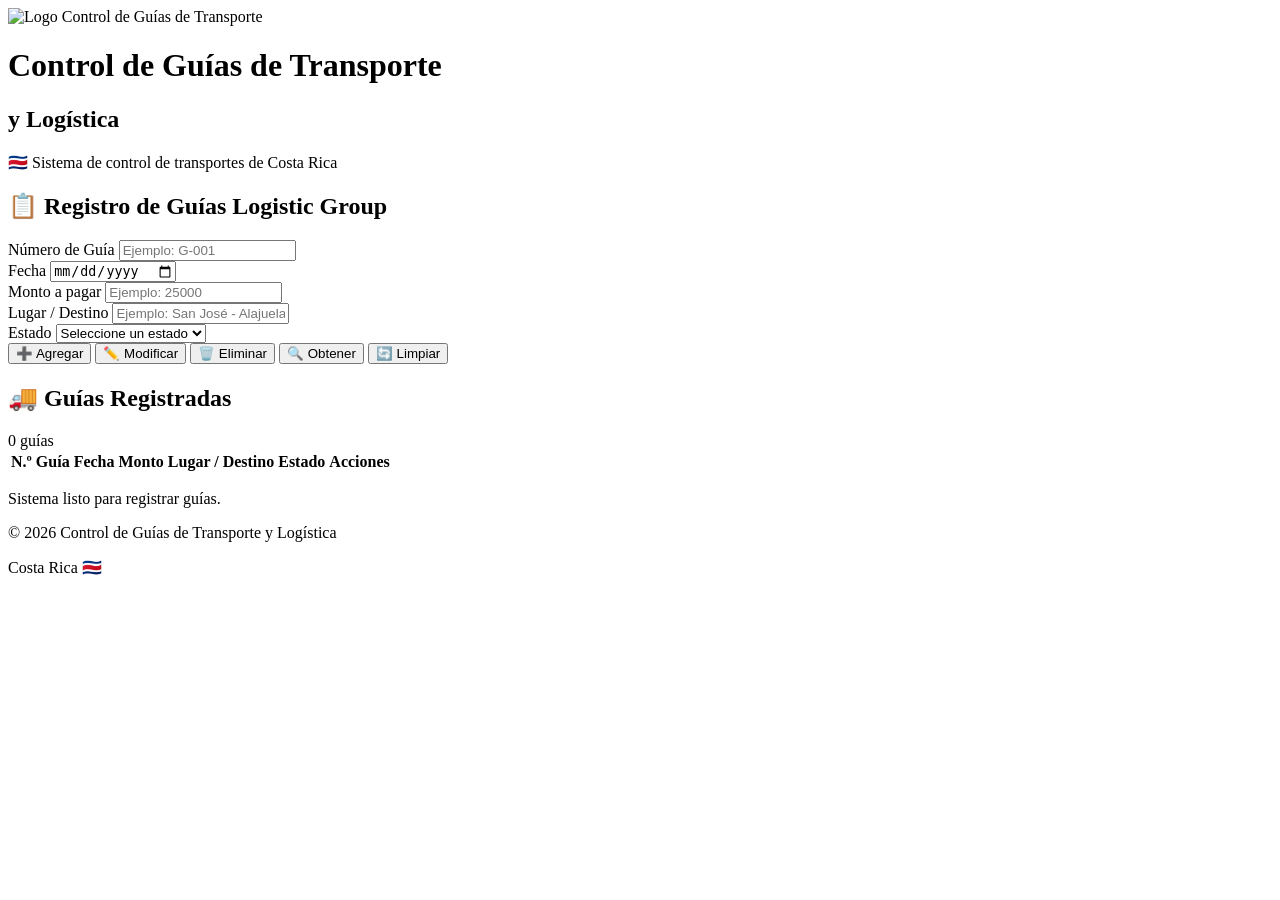
==== index.html @ d1dfe5db "Add files via upload" ====
<!DOCTYPE html>
<html lang="es">

<head>

    <meta charset="UTF-8">

    <meta name="viewport"
          content="width=device-width, initial-scale=1.0">

    <title>Control de Guías de Transporte y Logística</title>

    <link rel="stylesheet" href="Estilos/Estilos.css">

</head>

<body>

    <!-- ENCABEZADO -->
    <header class="encabezado">

        <img src="./img/Logo Guias.png"
             alt="Logo Control de Guías de Transporte"
             class="img">

        <div class="titulo">

            <h1>Control de Guías de Transporte</h1>

            <h2>y Logística</h2>

            <p>🇨🇷 Sistema de control de transportes de Costa Rica</p>

        </div>

    </header>


    <!-- CONTENIDO PRINCIPAL -->
    <main class="contenedor">


        <!-- FORMULARIO -->
        <section class="tarjeta">

            <h2>📋 Registro de Guías Logistic Group</h2>


            <div class="formulario">


                <div class="campo">

                    <label for="guia">
                        Número de Guía
                    </label>

                    <input
                        type="text"
                        id="guia"
                        placeholder="Ejemplo: G-001">

                </div>


                <div class="campo">

                    <label for="fecha">
                        Fecha
                    </label>

                    <input
                        type="date"
                        id="fecha">

                </div>


                <div class="campo">

                    <label for="monto">
                        Monto a pagar
                    </label>

                    <input
                        type="number"
                        id="monto"
                        placeholder="Ejemplo: 25000"
                        min="0">

                </div>


                <div class="campo">

                    <label for="lugar">
                        Lugar / Destino
                    </label>

                    <input
                        type="text"
                        id="lugar"
                        placeholder="Ejemplo: San José - Alajuela">

                </div>


                <div class="campo">

                    <label for="estado">
                        Estado
                    </label>

                    <select id="estado">

                        <option value="">
                            Seleccione un estado
                        </option>

                        <option value="Pendiente">
                            Pendiente
                        </option>

                        <option value="En tránsito">
                            En tránsito
                        </option>

                        <option value="Entregado">
                            Entregado
                        </option>

                        <option value="Cancelado">
                            Cancelado
                        </option>

                    </select>

                </div>

            </div>


            <!-- BOTONES -->
            <div class="botones">

                <button
                    id="agregar"
                    class="btn btn-agregar"
                    type="button">

                    ➕ Agregar

                </button>


                <button
                    id="modificar"
                    class="btn btn-modificar"
                    type="button">

                    ✏️ Modificar

                </button>


                <button
                    id="eliminar"
                    class="btn btn-eliminar"
                    type="button">

                    🗑️ Eliminar

                </button>


                <button
                    id="obtener"
                    class="btn btn-obtener"
                    type="button">

                    🔍 Obtener

                </button>


                <button
                    id="limpiar"
                    class="btn"
                    type="button">

                    🔄 Limpiar

                </button>

            </div>

        </section>



        <!-- TABLA -->
        <section class="tarjeta">

            <div class="titulo-tabla">

                <h2>🚚 Guías Registradas</h2>

                <span id="contador">
                    0 guías
                </span>

            </div>


            <div class="tabla-contenedor">

                <table>

                    <thead>

                        <tr>

                            <th>N.º Guía</th>

                            <th>Fecha</th>

                            <th>Monto</th>

                            <th>Lugar / Destino</th>

                            <th>Estado</th>

                            <th>Acciones</th>

                        </tr>

                    </thead>


                    <tbody id="tablaGuias">

                    </tbody>

                </table>

            </div>


            <p id="salida" class="mensaje">

                Sistema listo para registrar guías.

            </p>

        </section>

    </main>



    <!-- PIE DE PÁGINA -->
    <footer>

        <p>
            © 2026 Control de Guías de Transporte y Logística
        </p>

        <p>
            Costa Rica 🇨🇷
        </p>

    </footer>



    <script
        type="module"
        src="script/script.js">
    </script>

</body>

</html>
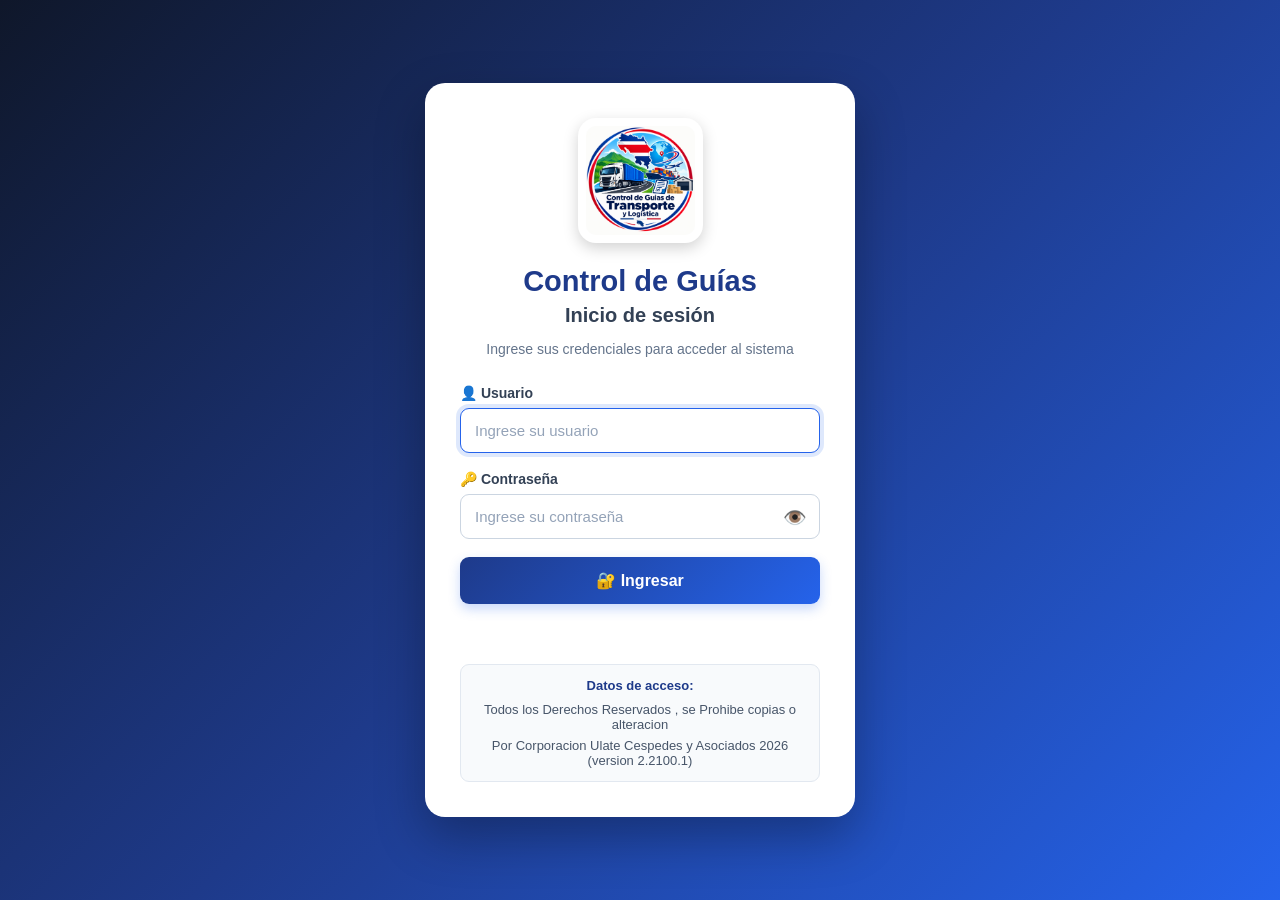
==== commit 681ed39b: "se copian los archivos nuevos" ====
--- a/index.html
+++ b/index.html
@@ -10,275 +10,644 @@
 
     <title>Control de Guías de Transporte y Logística</title>
 
-    <link rel="stylesheet" href="Estilos/Estilos.css">
+    <link rel="stylesheet" href="Estilo/estilo.css">
 
 </head>
 
 <body>
 
-    <!-- ENCABEZADO -->
-    <header class="encabezado">
-
-        <img src="./img/Logo Guias.png"
-             alt="Logo Control de Guías de Transporte"
-             class="img">
-
-        <div class="titulo">
-
-            <h1>Control de Guías de Transporte</h1>
-
-            <h2>y Logística</h2>
-
-            <p>🇨🇷 Sistema de control de transportes de Costa Rica</p>
+    <!-- =====================================================
+         LOGIN
+    ====================================================== -->
+
+    <section id="login">
+
+        <div class="login-tarjeta">
+
+            <img
+                src="./img/Logo Guias.png"
+                alt="Logo Control de Guías"
+                class="login-logo"
+            >
+
+            <h1>
+                Control de Guías
+            </h1>
+
+            <h2>
+                Inicio de sesión
+            </h2>
+
+            <p class="login-descripcion">
+                Ingrese sus credenciales para acceder al sistema
+            </p>
+
+            <div class="campo-login">
+
+                <label for="usuario">
+                    👤 Usuario
+                </label>
+
+                <input
+                    type="text"
+                    id="usuario"
+                    placeholder="Ingrese su usuario"
+                    autocomplete="username"
+                >
+
+            </div>
+
+            <div class="campo-login">
+
+                <label for="clave">
+                    🔑 Contraseña
+                </label>
+
+                <div class="contenedor-clave">
+
+                    <input
+                        type="password"
+                        id="clave"
+                        placeholder="Ingrese su contraseña"
+                        autocomplete="current-password"
+                    >
+
+                    <button
+                        type="button"
+                        id="mostrarClave"
+                        class="btn-mostrar-clave"
+                    >
+                        👁️
+                    </button>
+
+                </div>
+
+            </div>
+
+            <button
+                type="button"
+                id="btnLogin"
+                class="btn-login"
+            >
+                🔐 Ingresar
+            </button>
+
+            <p
+                id="mensajeLogin"
+                class="mensaje-login"
+            ></p>
+
+            <div class="datos-demo">
+
+                <strong>
+                    Datos de acceso:
+                </strong>
+
+                <span>
+                    Todos los Derechos Reservados , se Prohibe copias o alteracion 
+                </span>
+
+                <span>
+                    Por Corporacion Ulate Cespedes y Asociados  2026 (version 2.2100.1)
+                </span>
+
+            </div>
 
         </div>
 
-    </header>
-
-
-    <!-- CONTENIDO PRINCIPAL -->
-    <main class="contenedor">
-
-
-        <!-- FORMULARIO -->
-        <section class="tarjeta">
-
-            <h2>📋 Registro de Guías Logistic Group</h2>
-
-
-            <div class="formulario">
-
-
-                <div class="campo">
-
-                    <label for="guia">
-                        Número de Guía
+    </section>
+
+
+    <!-- =====================================================
+         SISTEMA PRINCIPAL
+    ====================================================== -->
+
+    <div id="sistema" class="sistema-oculto">
+
+
+        <!-- =====================================================
+             ENCABEZADO
+        ====================================================== -->
+
+        <header class="encabezado">
+
+            <img
+                src="./img/Logo Guias.png"
+                alt="Logo Control de Guías de Transporte"
+                class="img"
+            >
+
+            <div class="titulo">
+
+                <h1>
+                    Control de Guías de Transporte
+                </h1>
+
+                <h2>
+                    y Logística
+                </h2>
+
+                <p>
+                    🇨🇷 Sistema de control de transportes de Costa Rica
+                </p>
+
+            </div>
+
+            <button
+                id="cerrarSesion"
+                class="btn-cerrar-sesion"
+                type="button"
+            >
+                🚪 Cerrar sesión
+            </button>
+
+        </header>
+
+
+        <!-- =====================================================
+             CONTENIDO PRINCIPAL
+        ====================================================== -->
+
+        <main class="contenedor">
+
+
+            <!-- =================================================
+                 FORMULARIO
+            ================================================== -->
+
+            <section class="tarjeta">
+
+                <h2>
+                    📋 Registro de Guías Logistic Group
+                </h2>
+
+                <div class="formulario">
+
+
+                    <!-- NÚMERO DE GUÍA -->
+
+                    <div class="campo">
+
+                        <label for="guia">
+                            Número de Guía
+                        </label>
+
+                        <input
+                            type="text"
+                            id="guia"
+                            placeholder="Ejemplo: G-001"
+                            autocomplete="off"
+                        >
+
+                    </div>
+
+
+                    <!-- FECHA -->
+
+                    <div class="campo">
+
+                        <label for="fecha">
+                            Fecha
+                        </label>
+
+                        <input
+                            type="date"
+                            id="fecha"
+                        >
+
+                    </div>
+
+
+                    <!-- PLACA -->
+
+                    <div class="campo">
+
+                        <label for="placa">
+                            Número de Placa
+                        </label>
+
+                        <input
+                            type="text"
+                            id="placa"
+                            placeholder="Ejemplo: FRT-001"
+                            autocomplete="off"
+                        >
+
+                    </div>
+
+
+                    <!-- LUGAR -->
+
+                    <div class="campo">
+
+                        <label for="lugar">
+                            Lugar / Destino
+                        </label>
+
+                        <input
+                            type="text"
+                            id="lugar"
+                            placeholder="Ejemplo: San José - Alajuela"
+                        >
+
+                    </div>
+
+
+                    <!-- MONTO -->
+
+                    <div class="campo">
+
+                        <label for="monto">
+                            Monto a pagar
+                        </label>
+
+                        <input
+                            type="number"
+                            id="monto"
+                            placeholder="Ejemplo: 25000"
+                            min="0"
+                            step="0.01"
+                        >
+
+                    </div>
+
+
+                    <!-- HOJAS -->
+
+                    <div class="campo">
+
+                        <label for="hojas">
+                            Cantidad de Hojas
+                        </label>
+
+                        <input
+                            type="number"
+                            id="hojas"
+                            placeholder="Ejemplo: 1 a 10"
+                            min="1"
+                            max="10"
+                        >
+
+                    </div>
+
+
+                    <!-- ESTADO -->
+
+                    <div class="campo">
+
+                        <label for="estado">
+                            Estado
+                        </label>
+
+                        <select id="estado">
+
+                            <option value="">
+                                Seleccione un estado
+                            </option>
+
+                            <option value="Pendiente">
+                                Pendiente
+                            </option>
+
+                            <option value="En tránsito">
+                                En tránsito
+                            </option>
+
+                            <option value="Entregado">
+                                Entregado
+                            </option>
+
+                            <option value="Cancelado">
+                                Cancelado
+                            </option>
+
+                        </select>
+
+                    </div>
+
+                </div>
+
+
+                <!-- =================================================
+                     BOTONES
+                ================================================== -->
+
+                <div class="botones">
+
+                    <button
+                        id="agregar"
+                        class="btn btn-agregar"
+                        type="button"
+                    >
+                        ➕ Agregar
+                    </button>
+
+                    <button
+                        id="modificar"
+                        class="btn btn-modificar"
+                        type="button"
+                    >
+                        ✏️ Modificar
+                    </button>
+
+                    <button
+                        id="eliminar"
+                        class="btn btn-eliminar"
+                        type="button"
+                    >
+                        🗑️ Eliminar
+                    </button>
+
+                    <button
+                        id="obtener"
+                        class="btn btn-obtener"
+                        type="button"
+                    >
+                        🔍 Obtener
+                    </button>
+
+                    <button
+                        id="limpiar"
+                        class="btn"
+                        type="button"
+                    >
+                        🔄 Limpiar
+                    </button>
+
+                </div>
+
+            </section>
+
+
+            <!-- =================================================
+                 TABLA
+            ================================================== -->
+
+            <section class="tarjeta">
+
+                <div class="titulo-tabla">
+
+                    <h2>
+                        🚚 Guías Registradas
+                    </h2>
+
+                    <span id="contador">
+                        0 guías
+                    </span>
+
+                </div>
+
+
+                <!-- =================================================
+                     BÚSQUEDA POR GUÍA
+                ================================================== -->
+
+                <div class="campo busqueda">
+
+                    <label for="buscarGuia">
+                        🔎 Buscar por número de guía
                     </label>
 
                     <input
                         type="text"
-                        id="guia"
-                        placeholder="Ejemplo: G-001">
+                        id="buscarGuia"
+                        placeholder="Escriba G-001, G-002, etc."
+                        autocomplete="off"
+                    >
 
                 </div>
 
 
-                <div class="campo">
-
-                    <label for="fecha">
-                        Fecha
-                    </label>
-
-                    <input
-                        type="date"
-                        id="fecha">
+                <!-- =================================================
+                     FILTROS
+                ================================================== -->
+
+                <div class="filtros">
+
+
+                    <!-- FILTRO PLACA -->
+
+                    <div class="campo">
+
+                        <label for="filtrarPlaca">
+                            🚛 Filtrar por placa
+                        </label>
+
+                        <select id="filtrarPlaca">
+
+                            <option value="todos">
+                                Todas las placas
+                            </option>
+
+                        </select>
+
+                    </div>
+
+
+                    <!-- FILTRO ESTADO -->
+
+                    <div class="campo">
+
+                        <label for="filtrarEstado">
+                            📦 Filtrar por estado
+                        </label>
+
+                        <select id="filtrarEstado">
+
+                            <option value="todos">
+                                Todos los estados
+                            </option>
+
+                            <option value="Pendiente">
+                                Pendiente
+                            </option>
+
+                            <option value="En tránsito">
+                                En tránsito
+                            </option>
+
+                            <option value="Entregado">
+                                Entregado
+                            </option>
+
+                            <option value="Cancelado">
+                                Cancelado
+                            </option>
+
+                        </select>
+
+                    </div>
+
+
+                    <!-- ORDENAR -->
+
+                    <div class="campo">
+
+                        <label for="ordenar">
+                            🔢 Ordenar por
+                        </label>
+
+                        <select id="ordenar">
+
+                            <option value="guiaAsc">
+                                Guía: menor a mayor
+                            </option>
+
+                            <option value="guiaDesc">
+                                Guía: mayor a menor
+                            </option>
+
+                            <option value="fechaAsc">
+                                Fecha: más antigua
+                            </option>
+
+                            <option value="fechaDesc">
+                                Fecha: más reciente
+                            </option>
+
+                            <option value="placaAsc">
+                                Placa: A-Z
+                            </option>
+
+                            <option value="placaDesc">
+                                Placa: Z-A
+                            </option>
+
+                            <option value="montoAsc">
+                                Monto: menor a mayor
+                            </option>
+
+                            <option value="montoDesc">
+                                Monto: mayor a menor
+                            </option>
+
+                            <option value="hojasAsc">
+                                Hojas: menor a mayor
+                            </option>
+
+                            <option value="hojasDesc">
+                                Hojas: mayor a menor
+                            </option>
+
+                        </select>
+
+                    </div>
+
+
+                    <!-- QUITAR FILTROS -->
+
+                    <button
+                        id="quitarFiltros"
+                        class="btn"
+                        type="button"
+                    >
+                        🔄 Mostrar todos
+                    </button>
 
                 </div>
 
 
-                <div class="campo">
-
-                    <label for="monto">
-                        Monto a pagar
-                    </label>
-
-                    <input
-                        type="number"
-                        id="monto"
-                        placeholder="Ejemplo: 25000"
-                        min="0">
+                <!-- =================================================
+                     TABLA
+                ================================================== -->
+
+                <div class="tabla-contenedor">
+
+                    <table>
+
+                        <thead>
+
+                            <tr>
+
+                                <th>
+                                    N.º Guía
+                                </th>
+
+                                <th>
+                                    Fecha
+                                </th>
+
+                                <th>
+                                    Placa
+                                </th>
+
+                                <th>
+                                    Lugar / Destino
+                                </th>
+
+                                <th>
+                                    Monto
+                                </th>
+
+                                <th>
+                                    Hojas
+                                </th>
+
+                                <th>
+                                    Estado
+                                </th>
+
+                                <th>
+                                    Acciones
+                                </th>
+
+                            </tr>
+
+                        </thead>
+
+                        <tbody id="tablaGuias">
+                        </tbody>
+
+                    </table>
 
                 </div>
 
 
-                <div class="campo">
-
-                    <label for="lugar">
-                        Lugar / Destino
-                    </label>
-
-                    <input
-                        type="text"
-                        id="lugar"
-                        placeholder="Ejemplo: San José - Alajuela">
-
-                </div>
-
-
-                <div class="campo">
-
-                    <label for="estado">
-                        Estado
-                    </label>
-
-                    <select id="estado">
-
-                        <option value="">
-                            Seleccione un estado
-                        </option>
-
-                        <option value="Pendiente">
-                            Pendiente
-                        </option>
-
-                        <option value="En tránsito">
-                            En tránsito
-                        </option>
-
-                        <option value="Entregado">
-                            Entregado
-                        </option>
-
-                        <option value="Cancelado">
-                            Cancelado
-                        </option>
-
-                    </select>
-
-                </div>
-
-            </div>
-
-
-            <!-- BOTONES -->
-            <div class="botones">
-
-                <button
-                    id="agregar"
-                    class="btn btn-agregar"
-                    type="button">
-
-                    ➕ Agregar
-
-                </button>
-
-
-                <button
-                    id="modificar"
-                    class="btn btn-modificar"
-                    type="button">
-
-                    ✏️ Modificar
-
-                </button>
-
-
-                <button
-                    id="eliminar"
-                    class="btn btn-eliminar"
-                    type="button">
-
-                    🗑️ Eliminar
-
-                </button>
-
-
-                <button
-                    id="obtener"
-                    class="btn btn-obtener"
-                    type="button">
-
-                    🔍 Obtener
-
-                </button>
-
-
-                <button
-                    id="limpiar"
-                    class="btn"
-                    type="button">
-
-                    🔄 Limpiar
-
-                </button>
-
-            </div>
-
-        </section>
-
-
-
-        <!-- TABLA -->
-        <section class="tarjeta">
-
-            <div class="titulo-tabla">
-
-                <h2>🚚 Guías Registradas</h2>
-
-                <span id="contador">
-                    0 guías
-                </span>
-
-            </div>
-
-
-            <div class="tabla-contenedor">
-
-                <table>
-
-                    <thead>
-
-                        <tr>
-
-                            <th>N.º Guía</th>
-
-                            <th>Fecha</th>
-
-                            <th>Monto</th>
-
-                            <th>Lugar / Destino</th>
-
-                            <th>Estado</th>
-
-                            <th>Acciones</th>
-
-                        </tr>
-
-                    </thead>
-
-
-                    <tbody id="tablaGuias">
-
-                    </tbody>
-
-                </table>
-
-            </div>
-
-
-            <p id="salida" class="mensaje">
-
-                Sistema listo para registrar guías.
-
+                <!-- =================================================
+                     MENSAJE
+                ================================================== -->
+
+                <p
+                    id="salida"
+                    class="mensaje"
+                >
+                    Sistema listo para registrar guías.
+                </p>
+
+            </section>
+
+        </main>
+
+
+        <!-- =====================================================
+             PIE DE PÁGINA
+        ====================================================== -->
+
+        <footer>
+
+            <p>
+                © 2026 Control de Guías de Transporte y Logística
+                Por Corporacion Ulate Cespedes y Asociados  2026 (version 2.2100.1)
             </p>
 
-        </section>
-
-    </main>
-
-
-
-    <!-- PIE DE PÁGINA -->
-    <footer>
-
-        <p>
-            © 2026 Control de Guías de Transporte y Logística
-        </p>
-
-        <p>
-            Costa Rica 🇨🇷
-        </p>
-
-    </footer>
-
-
+            <p>
+                Costa Rica 🇨🇷
+            </p>
+
+        </footer>
+
+    </div>
+
+
+    <!-- =====================================================
+         JAVASCRIPT
+    ====================================================== -->
 
     <script
         type="module"
-        src="script/script.js">
-    </script>
+        src="script/script.js"
+    ></script>
 
 </body>
 
-</html>
-
+</html>
--- a/Estilo/estilo.css
+++ b/Estilo/estilo.css
@@ -0,0 +1,2401 @@
+/* ============================================================
+   CONTROL DE GUÍAS DE TRANSPORTE Y LOGÍSTICA
+   ESTILOS PRINCIPALES
+============================================================ */
+
+
+/* ============================================================
+   1. CONFIGURACIÓN GENERAL
+============================================================ */
+
+* {
+    margin: 0;
+    padding: 0;
+    box-sizing: border-box;
+}
+
+
+html {
+    scroll-behavior: smooth;
+}
+
+
+body {
+    font-family: Arial, Helvetica, sans-serif;
+
+    background:
+        linear-gradient(
+            135deg,
+            #f1f5f9,
+            #e2e8f0
+        );
+
+    color: #1e293b;
+
+    min-height: 100vh;
+}
+
+
+/* ============================================================
+   2. LOGIN
+============================================================ */
+
+#login {
+
+    min-height: 100vh;
+
+    width: 100%;
+
+    display: flex;
+
+    justify-content: center;
+
+    align-items: center;
+
+    padding: 20px;
+
+    background:
+        linear-gradient(
+            135deg,
+            #0f172a 0%,
+            #1e3a8a 50%,
+            #2563eb 100%
+        );
+}
+
+
+/* ============================================================
+   TARJETA DEL LOGIN
+============================================================ */
+
+.login-tarjeta {
+
+    width: 100%;
+
+    max-width: 430px;
+
+    background: #ffffff;
+
+    border-radius: 20px;
+
+    padding: 35px;
+
+    text-align: center;
+
+    box-shadow:
+        0 20px 50px
+        rgba(0, 0, 0, 0.30);
+
+    animation:
+        aparecerLogin 0.5s ease;
+
+}
+
+
+@keyframes aparecerLogin {
+
+    from {
+
+        opacity: 0;
+
+        transform:
+            translateY(20px)
+            scale(0.97);
+
+    }
+
+    to {
+
+        opacity: 1;
+
+        transform:
+            translateY(0)
+            scale(1);
+
+    }
+
+}
+
+
+/* ============================================================
+   LOGO DEL LOGIN
+============================================================ */
+
+.login-logo {
+
+    width: 125px;
+
+    height: 125px;
+
+    object-fit: contain;
+
+    background: #ffffff;
+
+    border-radius: 18px;
+
+    padding: 8px;
+
+    margin-bottom: 18px;
+
+    box-shadow:
+        0 5px 15px
+        rgba(0, 0, 0, 0.18);
+
+}
+
+
+/* ============================================================
+   TÍTULOS DEL LOGIN
+============================================================ */
+
+.login-tarjeta h1 {
+
+    color: #1e3a8a;
+
+    font-size: 29px;
+
+    margin-bottom: 6px;
+
+}
+
+
+.login-tarjeta h2 {
+
+    color: #334155;
+
+    font-size: 20px;
+
+    margin-bottom: 12px;
+
+}
+
+
+.login-descripcion {
+
+    color: #64748b;
+
+    font-size: 14px;
+
+    line-height: 1.5;
+
+    margin-bottom: 25px;
+
+}
+
+
+/* ============================================================
+   CAMPOS DEL LOGIN
+============================================================ */
+
+.campo-login {
+
+    display: flex;
+
+    flex-direction: column;
+
+    text-align: left;
+
+    gap: 7px;
+
+    margin-bottom: 18px;
+
+}
+
+
+.campo-login label {
+
+    color: #334155;
+
+    font-weight: bold;
+
+    font-size: 14px;
+
+}
+
+
+.campo-login input {
+
+    width: 100%;
+
+    padding: 13px 14px;
+
+    border:
+        1px solid
+        #cbd5e1;
+
+    border-radius: 9px;
+
+    font-size: 15px;
+
+    background: #ffffff;
+
+    color: #1e293b;
+
+    transition:
+        border-color 0.2s,
+        box-shadow 0.2s;
+
+}
+
+
+.campo-login input::placeholder {
+
+    color: #94a3b8;
+
+}
+
+
+.campo-login input:focus {
+
+    outline: none;
+
+    border-color: #2563eb;
+
+    box-shadow:
+        0 0 0 4px
+        rgba(37, 99, 235, 0.15);
+
+}
+
+
+/* ============================================================
+   CONTRASEÑA
+============================================================ */
+
+.contenedor-clave {
+
+    position: relative;
+
+    width: 100%;
+
+}
+
+
+.contenedor-clave input {
+
+    padding-right: 52px;
+
+}
+
+
+.btn-mostrar-clave {
+
+    position: absolute;
+
+    right: 5px;
+
+    top: 50%;
+
+    transform:
+        translateY(-50%);
+
+    border: none;
+
+    background: transparent;
+
+    cursor: pointer;
+
+    font-size: 19px;
+
+    padding: 8px;
+
+    border-radius: 6px;
+
+}
+
+
+.btn-mostrar-clave:hover {
+
+    background: #f1f5f9;
+
+}
+
+
+/* ============================================================
+   BOTÓN LOGIN
+============================================================ */
+
+.btn-login {
+
+    width: 100%;
+
+    border: none;
+
+    border-radius: 9px;
+
+    padding: 14px;
+
+    font-size: 16px;
+
+    font-weight: bold;
+
+    cursor: pointer;
+
+    background:
+        linear-gradient(
+            135deg,
+            #1e3a8a,
+            #2563eb
+        );
+
+    color: white;
+
+    box-shadow:
+        0 5px 12px
+        rgba(37, 99, 235, 0.25);
+
+    transition:
+        transform 0.2s,
+        box-shadow 0.2s,
+        opacity 0.2s;
+
+}
+
+
+.btn-login:hover {
+
+    transform:
+        translateY(-2px);
+
+    box-shadow:
+        0 8px 18px
+        rgba(37, 99, 235, 0.30);
+
+    opacity: 0.95;
+
+}
+
+
+.btn-login:active {
+
+    transform:
+        translateY(0);
+
+}
+
+
+/* ============================================================
+   MENSAJE DEL LOGIN
+============================================================ */
+
+.mensaje-login {
+
+    min-height: 25px;
+
+    margin-top: 15px;
+
+    font-size: 14px;
+
+    font-weight: bold;
+
+}
+
+
+.mensaje-login.error {
+
+    color: #dc2626;
+
+}
+
+
+.mensaje-login.exito {
+
+    color: #16a34a;
+
+}
+
+
+/* ============================================================
+   DATOS DEMO
+============================================================ */
+
+.datos-demo {
+
+    margin-top: 20px;
+
+    padding: 13px;
+
+    background: #f8fafc;
+
+    border:
+        1px solid
+        #e2e8f0;
+
+    border-radius: 9px;
+
+    display: flex;
+
+    flex-direction: column;
+
+    gap: 6px;
+
+    font-size: 13px;
+
+    color: #475569;
+
+}
+
+
+.datos-demo strong {
+
+    color: #1e3a8a;
+
+    margin-bottom: 3px;
+
+}
+
+
+/* ============================================================
+   3. SISTEMA OCULTO
+============================================================ */
+
+.sistema-oculto {
+
+    display: none !important;
+
+}
+
+
+/* ============================================================
+   4. ENCABEZADO PRINCIPAL
+============================================================ */
+
+.encabezado {
+
+    position: relative;
+
+    min-height: 190px;
+
+    background:
+        linear-gradient(
+            135deg,
+            #0f172a,
+            #1e3a8a,
+            #2563eb
+        );
+
+    color: white;
+
+    padding: 28px 190px 28px 30px;
+
+    display: flex;
+
+    align-items: center;
+
+    justify-content: center;
+
+    gap: 25px;
+
+    box-shadow:
+        0 5px 15px
+        rgba(0, 0, 0, 0.20);
+
+}
+
+
+/* ============================================================
+   LOGO PRINCIPAL
+============================================================ */
+
+.encabezado .img {
+
+    width: 135px;
+
+    height: 135px;
+
+    object-fit: contain;
+
+    background: white;
+
+    border-radius: 18px;
+
+    padding: 8px;
+
+    flex-shrink: 0;
+
+    box-shadow:
+        0 5px 15px
+        rgba(0, 0, 0, 0.25);
+
+}
+
+
+/* ============================================================
+   TÍTULO PRINCIPAL
+============================================================ */
+
+.titulo {
+
+    text-align: left;
+
+}
+
+
+.titulo h1 {
+
+    font-size: 32px;
+
+    line-height: 1.2;
+
+    margin-bottom: 5px;
+
+}
+
+
+.titulo h2 {
+
+    font-size: 25px;
+
+    margin-bottom: 12px;
+
+    font-weight: 600;
+
+}
+
+
+.titulo p {
+
+    font-size: 15px;
+
+    opacity: 0.95;
+
+}
+
+
+/* ============================================================
+   BOTÓN CERRAR SESIÓN
+============================================================ */
+
+.btn-cerrar-sesion {
+
+    position: absolute;
+
+    right: 25px;
+
+    top: 25px;
+
+    border: none;
+
+    border-radius: 9px;
+
+    padding: 11px 16px;
+
+    background: #dc2626;
+
+    color: white;
+
+    font-size: 14px;
+
+    font-weight: bold;
+
+    cursor: pointer;
+
+    box-shadow:
+        0 4px 10px
+        rgba(0, 0, 0, 0.20);
+
+    transition:
+        transform 0.2s,
+        background 0.2s;
+
+}
+
+
+.btn-cerrar-sesion:hover {
+
+    background: #b91c1c;
+
+    transform:
+        translateY(-2px);
+
+}
+
+
+/* ============================================================
+   5. CONTENEDOR PRINCIPAL
+============================================================ */
+
+.contenedor {
+
+    width: 94%;
+
+    max-width: 1350px;
+
+    margin:
+        30px auto
+        40px auto;
+
+}
+
+
+/* ============================================================
+   6. TARJETAS
+============================================================ */
+
+.tarjeta {
+
+    background: #ffffff;
+
+    border-radius: 16px;
+
+    padding: 27px;
+
+    margin-bottom: 25px;
+
+    border:
+        1px solid
+        #e2e8f0;
+
+    box-shadow:
+        0 5px 18px
+        rgba(15, 23, 42, 0.08);
+
+}
+
+
+.tarjeta > h2 {
+
+    color: #1e3a8a;
+
+    font-size: 22px;
+
+    margin-bottom: 24px;
+
+    padding-bottom: 12px;
+
+    border-bottom:
+        2px solid
+        #e2e8f0;
+
+}
+
+
+/* ============================================================
+   7. FORMULARIO
+============================================================ */
+
+.formulario {
+
+    display: grid;
+
+    grid-template-columns:
+        repeat(2, minmax(0, 1fr));
+
+    gap: 20px;
+
+}
+
+
+/* ============================================================
+   CAMPOS
+============================================================ */
+
+.campo {
+
+    display: flex;
+
+    flex-direction: column;
+
+    gap: 7px;
+
+}
+
+
+.campo label {
+
+    font-weight: bold;
+
+    font-size: 14px;
+
+    color: #334155;
+
+}
+
+
+.campo input,
+.campo select {
+
+    width: 100%;
+
+    min-height: 44px;
+
+    padding:
+        11px 13px;
+
+    border:
+        1px solid
+        #cbd5e1;
+
+    border-radius: 9px;
+
+    font-family: inherit;
+
+    font-size: 15px;
+
+    background: #ffffff;
+
+    color: #1e293b;
+
+    transition:
+        border-color 0.2s,
+        box-shadow 0.2s,
+        background 0.2s;
+
+}
+
+
+.campo input:hover,
+.campo select:hover {
+
+    border-color: #94a3b8;
+
+}
+
+
+.campo input:focus,
+.campo select:focus {
+
+    outline: none;
+
+    border-color: #2563eb;
+
+    background: #ffffff;
+
+    box-shadow:
+        0 0 0 4px
+        rgba(37, 99, 235, 0.12);
+
+}
+
+
+.campo input::placeholder {
+
+    color: #94a3b8;
+
+}
+
+
+/* ============================================================
+   INPUT NUMBER
+============================================================ */
+
+.campo input[type="number"] {
+
+    text-align: left;
+
+}
+
+
+/* ============================================================
+   INPUT DATE
+============================================================ */
+
+.campo input[type="date"] {
+
+    cursor: pointer;
+
+}
+
+
+/* ============================================================
+   SELECT
+============================================================ */
+
+.campo select {
+
+    cursor: pointer;
+
+}
+
+
+/* ============================================================
+   8. BOTONES DEL FORMULARIO
+============================================================ */
+
+.botones {
+
+    display: flex;
+
+    flex-wrap: wrap;
+
+    gap: 10px;
+
+    margin-top: 25px;
+
+    padding-top: 20px;
+
+    border-top:
+        1px solid
+        #e2e8f0;
+
+}
+
+
+/* ============================================================
+   BOTÓN GENERAL
+============================================================ */
+
+.btn {
+
+    border: none;
+
+    border-radius: 8px;
+
+    padding:
+        11px 18px;
+
+    min-height: 43px;
+
+    font-family: inherit;
+
+    font-size: 14px;
+
+    font-weight: bold;
+
+    cursor: pointer;
+
+    background: #64748b;
+
+    color: white;
+
+    transition:
+        transform 0.2s,
+        opacity 0.2s,
+        box-shadow 0.2s;
+
+}
+
+
+.btn:hover {
+
+    opacity: 0.92;
+
+    transform:
+        translateY(-2px);
+
+    box-shadow:
+        0 4px 9px
+        rgba(0, 0, 0, 0.15);
+
+}
+
+
+.btn:active {
+
+    transform:
+        translateY(0);
+
+}
+
+
+/* ============================================================
+   BOTÓN AGREGAR
+============================================================ */
+
+.btn-agregar {
+
+    background: #16a34a;
+
+}
+
+
+/* ============================================================
+   BOTÓN MODIFICAR
+============================================================ */
+
+.btn-modificar {
+
+    background: #2563eb;
+
+}
+
+
+/* ============================================================
+   BOTÓN ELIMINAR
+============================================================ */
+
+.btn-eliminar {
+
+    background: #dc2626;
+
+}
+
+
+/* ============================================================
+   BOTÓN OBTENER
+============================================================ */
+
+.btn-obtener {
+
+    background: #7c3aed;
+
+}
+
+
+/* ============================================================
+   9. TÍTULO DE LA TABLA
+============================================================ */
+
+.titulo-tabla {
+
+    display: flex;
+
+    justify-content: space-between;
+
+    align-items: center;
+
+    gap: 15px;
+
+    margin-bottom: 20px;
+
+}
+
+
+.titulo-tabla h2 {
+
+    color: #1e3a8a;
+
+    font-size: 22px;
+
+    margin: 0;
+
+}
+
+
+/* ============================================================
+   CONTADOR
+============================================================ */
+
+#contador {
+
+    display: inline-flex;
+
+    align-items: center;
+
+    justify-content: center;
+
+    min-height: 35px;
+
+    padding:
+        7px 14px;
+
+    background: #dbeafe;
+
+    color: #1e40af;
+
+    border-radius: 20px;
+
+    font-size: 13px;
+
+    font-weight: bold;
+
+    white-space: nowrap;
+
+}
+
+
+/* ============================================================
+   10. BÚSQUEDA
+============================================================ */
+
+.busqueda {
+
+    margin-bottom: 20px;
+
+}
+
+
+.busqueda label {
+
+    font-size: 15px;
+
+}
+
+
+#buscarGuia {
+
+    border:
+        2px solid
+        #2563eb;
+
+    min-height: 47px;
+
+    font-size: 15px;
+
+    padding:
+        12px 15px;
+
+    background: #ffffff;
+
+}
+
+
+#buscarGuia:focus {
+
+    border-color: #1d4ed8;
+
+    box-shadow:
+        0 0 0 4px
+        rgba(37, 99, 235, 0.12);
+
+}
+
+
+#buscarGuia::placeholder {
+
+    color: #94a3b8;
+
+}
+
+
+/* ============================================================
+   11. FILTROS
+============================================================ */
+
+.filtros {
+
+    display: grid;
+
+    grid-template-columns:
+        1fr 1fr 1.2fr auto;
+
+    align-items: end;
+
+    gap: 15px;
+
+    padding: 20px;
+
+    margin-bottom: 22px;
+
+    background:
+        linear-gradient(
+            135deg,
+            #f8fafc,
+            #f1f5f9
+        );
+
+    border:
+        1px solid
+        #e2e8f0;
+
+    border-radius: 12px;
+
+}
+
+
+.filtros .campo {
+
+    min-width: 0;
+
+}
+
+
+.filtros .campo label {
+
+    font-size: 13px;
+
+}
+
+
+.filtros .campo select {
+
+    min-height: 44px;
+
+    font-size: 14px;
+
+}
+
+
+.filtros .btn {
+
+    min-height: 44px;
+
+    white-space: nowrap;
+
+}
+
+
+/* ============================================================
+   12. CONTENEDOR DE TABLA
+============================================================ */
+
+.tabla-contenedor {
+
+    width: 100%;
+
+    overflow-x: auto;
+
+    overflow-y: hidden;
+
+    border:
+        1px solid
+        #e2e8f0;
+
+    border-radius: 12px;
+
+    background: #ffffff;
+
+}
+
+
+/* ============================================================
+   BARRA DE DESPLAZAMIENTO
+============================================================ */
+
+.tabla-contenedor::-webkit-scrollbar {
+
+    height: 9px;
+
+}
+
+
+.tabla-contenedor::-webkit-scrollbar-track {
+
+    background: #e2e8f0;
+
+    border-radius: 10px;
+
+}
+
+
+.tabla-contenedor::-webkit-scrollbar-thumb {
+
+    background: #94a3b8;
+
+    border-radius: 10px;
+
+}
+
+
+.tabla-contenedor::-webkit-scrollbar-thumb:hover {
+
+    background: #64748b;
+
+}
+
+
+/* ============================================================
+   13. TABLA
+============================================================ */
+
+table {
+
+    width: 100%;
+
+    min-width: 1100px;
+
+    border-collapse: separate;
+
+    border-spacing: 0;
+
+}
+
+
+/* ============================================================
+   CABECERA
+============================================================ */
+
+thead {
+
+    background:
+        linear-gradient(
+            135deg,
+            #1e3a8a,
+            #2563eb
+        );
+
+    color: white;
+
+}
+
+
+thead tr th:first-child {
+
+    border-top-left-radius: 10px;
+
+}
+
+
+thead tr th:last-child {
+
+    border-top-right-radius: 10px;
+
+}
+
+
+th {
+
+    padding:
+        14px 11px;
+
+    text-align: center;
+
+    font-size: 13px;
+
+    font-weight: bold;
+
+    white-space: nowrap;
+
+    border-bottom:
+        2px solid
+        #1e3a8a;
+
+}
+
+
+/* ============================================================
+   CELDAS
+============================================================ */
+
+td {
+
+    padding:
+        13px 10px;
+
+    text-align: center;
+
+    font-size: 13px;
+
+    color: #334155;
+
+    border-bottom:
+        1px solid
+        #e2e8f0;
+
+    vertical-align: middle;
+
+}
+
+
+/* ============================================================
+   FILAS
+============================================================ */
+
+tbody tr {
+
+    background: #ffffff;
+
+    transition:
+        background 0.2s,
+        transform 0.2s;
+
+}
+
+
+tbody tr:nth-child(even) {
+
+    background: #f8fafc;
+
+}
+
+
+tbody tr:hover {
+
+    background: #eff6ff;
+
+}
+
+
+/* ============================================================
+   ÚLTIMA FILA
+============================================================ */
+
+tbody tr:last-child td {
+
+    border-bottom: none;
+
+}
+
+
+/* ============================================================
+   14. NÚMERO DE GUÍA
+============================================================ */
+
+td strong {
+
+    color: #1e3a8a;
+
+    font-size: 14px;
+
+}
+
+
+td:first-child {
+
+    white-space: nowrap;
+
+}
+
+
+/* ============================================================
+   15. PLACA
+============================================================ */
+
+td:nth-child(3) strong {
+
+    color: #475569;
+
+    background: #f1f5f9;
+
+    padding:
+        5px 9px;
+
+    border-radius: 6px;
+
+    font-size: 13px;
+
+    display: inline-block;
+
+}
+
+
+/* ============================================================
+   16. MONTO
+============================================================ */
+
+td:nth-child(5) {
+
+    font-weight: bold;
+
+    color: #166534;
+
+    white-space: nowrap;
+
+}
+
+
+/* ============================================================
+   17. HOJAS
+============================================================ */
+
+td:nth-child(6) {
+
+    font-weight: bold;
+
+    color: #475569;
+
+}
+
+
+td:nth-child(6)::before {
+
+    content: "";
+
+}
+
+
+/* ============================================================
+   18. ESTADOS
+============================================================ */
+
+.estado {
+
+    display: inline-flex;
+
+    align-items: center;
+
+    justify-content: center;
+
+    min-width: 100px;
+
+    padding:
+        6px 10px;
+
+    border-radius: 20px;
+
+    font-size: 11px;
+
+    font-weight: bold;
+
+    white-space: nowrap;
+
+}
+
+
+/* ============================================================
+   PENDIENTE
+============================================================ */
+
+.estado-pendiente {
+
+    background: #fef3c7;
+
+    color: #92400e;
+
+    border:
+        1px solid
+        #fde68a;
+
+}
+
+
+/* ============================================================
+   EN TRÁNSITO
+============================================================ */
+
+.estado-transito {
+
+    background: #dbeafe;
+
+    color: #1e40af;
+
+    border:
+        1px solid
+        #bfdbfe;
+
+}
+
+
+/* ============================================================
+   ENTREGADO
+============================================================ */
+
+.estado-entregado {
+
+    background: #dcfce7;
+
+    color: #166534;
+
+    border:
+        1px solid
+        #bbf7d0;
+
+}
+
+
+/* ============================================================
+   CANCELADO
+============================================================ */
+
+.estado-cancelado {
+
+    background: #fee2e2;
+
+    color: #991b1b;
+
+    border:
+        1px solid
+        #fecaca;
+
+}
+
+
+/* ============================================================
+   19. BOTONES DE LA TABLA
+============================================================ */
+
+.btn-tabla {
+
+    border: none;
+
+    border-radius: 6px;
+
+    padding:
+        7px 10px;
+
+    margin:
+        2px 1px;
+
+    color: white;
+
+    font-family: inherit;
+
+    font-size: 11px;
+
+    font-weight: bold;
+
+    cursor: pointer;
+
+    transition:
+        transform 0.2s,
+        opacity 0.2s,
+        box-shadow 0.2s;
+
+}
+
+
+.btn-tabla:hover {
+
+    transform:
+        translateY(-1px);
+
+    opacity: 0.90;
+
+    box-shadow:
+        0 3px 7px
+        rgba(0, 0, 0, 0.15);
+
+}
+
+
+.btn-tabla:active {
+
+    transform:
+        translateY(0);
+
+}
+
+
+/* ============================================================
+   BOTÓN MODIFICAR TABLA
+============================================================ */
+
+.btn-tabla-modificar {
+
+    background: #2563eb;
+
+}
+
+
+/* ============================================================
+   BOTÓN ELIMINAR TABLA
+============================================================ */
+
+.btn-tabla-eliminar {
+
+    background: #dc2626;
+
+}
+
+
+/* ============================================================
+   20. MENSAJE DEL SISTEMA
+============================================================ */
+
+.mensaje {
+
+    margin-top: 20px;
+
+    padding:
+        14px 16px;
+
+    min-height: 48px;
+
+    display: flex;
+
+    align-items: center;
+
+    justify-content: center;
+
+    border-radius: 9px;
+
+    background: #f1f5f9;
+
+    color: #334155;
+
+    border:
+        1px solid
+        #e2e8f0;
+
+    text-align: center;
+
+    font-size: 14px;
+
+    font-weight: bold;
+
+    line-height: 1.4;
+
+}
+
+
+/* ============================================================
+   21. PIE DE PÁGINA
+============================================================ */
+
+footer {
+
+    background:
+        linear-gradient(
+            135deg,
+            #0f172a,
+            #1e293b
+        );
+
+    color: white;
+
+    text-align: center;
+
+    padding:
+        22px 15px;
+
+    margin-top: 40px;
+
+    border-top:
+        4px solid
+        #2563eb;
+
+}
+
+
+footer p {
+
+    margin: 5px 0;
+
+    font-size: 13px;
+
+    opacity: 0.95;
+
+}
+
+
+footer p:first-child {
+
+    font-weight: bold;
+
+}
+
+
+/* ============================================================
+   22. ESTADOS DE INPUT
+============================================================ */
+
+input:disabled,
+select:disabled {
+
+    background: #e2e8f0;
+
+    cursor: not-allowed;
+
+    opacity: 0.7;
+
+}
+
+
+/* ============================================================
+   23. SELECCIÓN DE TEXTO
+============================================================ */
+
+::selection {
+
+    background: #2563eb;
+
+    color: white;
+
+}
+
+
+/* ============================================================
+   24. RESPONSIVE - PANTALLAS GRANDES
+============================================================ */
+
+@media (min-width: 1400px) {
+
+    .contenedor {
+
+        max-width: 1400px;
+
+    }
+
+
+    table {
+
+        min-width: 1150px;
+
+    }
+
+}
+
+
+/* ============================================================
+   25. RESPONSIVE - TABLET
+============================================================ */
+
+@media (max-width: 1000px) {
+
+    .encabezado {
+
+        padding:
+            25px 25px 85px 25px;
+
+    }
+
+
+    .btn-cerrar-sesion {
+
+        top: auto;
+
+        bottom: 20px;
+
+        right: 25px;
+
+    }
+
+
+    .formulario {
+
+        grid-template-columns:
+            repeat(2, minmax(0, 1fr));
+
+    }
+
+
+    .filtros {
+
+        grid-template-columns:
+            1fr 1fr;
+
+    }
+
+
+    .filtros .btn {
+
+        width: 100%;
+
+    }
+
+}
+
+
+/* ============================================================
+   26. RESPONSIVE - TABLET PEQUEÑA
+============================================================ */
+
+@media (max-width: 800px) {
+
+    #login {
+
+        padding: 15px;
+
+    }
+
+
+    .login-tarjeta {
+
+        max-width: 420px;
+
+        padding: 30px 25px;
+
+    }
+
+
+    .encabezado {
+
+        flex-direction: column;
+
+        text-align: center;
+
+        padding:
+            25px 20px 85px 20px;
+
+        gap: 15px;
+
+    }
+
+
+    .encabezado .img {
+
+        width: 115px;
+
+        height: 115px;
+
+    }
+
+
+    .titulo {
+
+        text-align: center;
+
+    }
+
+
+    .titulo h1 {
+
+        font-size: 27px;
+
+    }
+
+
+    .titulo h2 {
+
+        font-size: 21px;
+
+    }
+
+
+    .titulo p {
+
+        font-size: 14px;
+
+    }
+
+
+    .btn-cerrar-sesion {
+
+        position: absolute;
+
+        bottom: 20px;
+
+        left: 50%;
+
+        right: auto;
+
+        transform:
+            translateX(-50%);
+
+        width: 220px;
+
+    }
+
+
+    .btn-cerrar-sesion:hover {
+
+        transform:
+            translateX(-50%)
+            translateY(-2px);
+
+    }
+
+
+    .contenedor {
+
+        width: 94%;
+
+        margin-top: 20px;
+
+    }
+
+
+    .tarjeta {
+
+        padding: 22px;
+
+    }
+
+
+    .formulario {
+
+        grid-template-columns: 1fr;
+
+        gap: 17px;
+
+    }
+
+
+    .botones {
+
+        flex-direction: column;
+
+    }
+
+
+    .botones .btn {
+
+        width: 100%;
+
+    }
+
+
+    .filtros {
+
+        grid-template-columns: 1fr;
+
+        gap: 15px;
+
+    }
+
+
+    .filtros .btn {
+
+        width: 100%;
+
+    }
+
+
+    .titulo-tabla {
+
+        align-items: flex-start;
+
+    }
+
+}
+
+
+/* ============================================================
+   27. RESPONSIVE - CELULAR
+============================================================ */
+
+@media (max-width: 500px) {
+
+    body {
+
+        font-size: 14px;
+
+    }
+
+
+    /* ========================================================
+       LOGIN
+    ======================================================== */
+
+    #login {
+
+        padding: 12px;
+
+    }
+
+
+    .login-tarjeta {
+
+        padding:
+            25px 18px;
+
+        border-radius: 16px;
+
+    }
+
+
+    .login-logo {
+
+        width: 100px;
+
+        height: 100px;
+
+    }
+
+
+    .login-tarjeta h1 {
+
+        font-size: 23px;
+
+    }
+
+
+    .login-tarjeta h2 {
+
+        font-size: 18px;
+
+    }
+
+
+    .login-descripcion {
+
+        font-size: 13px;
+
+        margin-bottom: 20px;
+
+    }
+
+
+    .datos-demo {
+
+        font-size: 12px;
+
+    }
+
+
+    /* ========================================================
+       ENCABEZADO
+    ======================================================== */
+
+    .encabezado {
+
+        padding:
+            20px 12px 80px 12px;
+
+    }
+
+
+    .encabezado .img {
+
+        width: 95px;
+
+        height: 95px;
+
+    }
+
+
+    .titulo h1 {
+
+        font-size: 21px;
+
+    }
+
+
+    .titulo h2 {
+
+        font-size: 17px;
+
+        margin-bottom: 8px;
+
+    }
+
+
+    .titulo p {
+
+        font-size: 12px;
+
+    }
+
+
+    .btn-cerrar-sesion {
+
+        width: 200px;
+
+        padding:
+            9px 12px;
+
+        font-size: 13px;
+
+        bottom: 18px;
+
+    }
+
+
+    /* ========================================================
+       CONTENEDOR
+    ======================================================== */
+
+    .contenedor {
+
+        width: 94%;
+
+        margin:
+            15px auto
+            25px auto;
+
+    }
+
+
+    /* ========================================================
+       TARJETAS
+    ======================================================== */
+
+    .tarjeta {
+
+        padding: 17px;
+
+        border-radius: 12px;
+
+        margin-bottom: 18px;
+
+    }
+
+
+    .tarjeta > h2 {
+
+        font-size: 18px;
+
+        line-height: 1.4;
+
+        margin-bottom: 18px;
+
+    }
+
+
+    /* ========================================================
+       FORMULARIO
+    ======================================================== */
+
+    .formulario {
+
+        gap: 14px;
+
+    }
+
+
+    .campo label {
+
+        font-size: 13px;
+
+    }
+
+
+    .campo input,
+    .campo select {
+
+        min-height: 42px;
+
+        padding:
+            10px 11px;
+
+        font-size: 14px;
+
+    }
+
+
+    /* ========================================================
+       BOTONES
+    ======================================================== */
+
+    .botones {
+
+        margin-top: 20px;
+
+        padding-top: 17px;
+
+        gap: 8px;
+
+    }
+
+
+    .btn {
+
+        width: 100%;
+
+        min-height: 42px;
+
+        font-size: 13px;
+
+    }
+
+
+    /* ========================================================
+       TABLA
+    ======================================================== */
+
+    .titulo-tabla {
+
+        flex-direction: column;
+
+        align-items: flex-start;
+
+        gap: 10px;
+
+    }
+
+
+    .titulo-tabla h2 {
+
+        font-size: 18px;
+
+    }
+
+
+    #contador {
+
+        font-size: 12px;
+
+        min-height: 32px;
+
+        padding:
+            6px 12px;
+
+    }
+
+
+    .busqueda {
+
+        margin-bottom: 15px;
+
+    }
+
+
+    #buscarGuia {
+
+        min-height: 43px;
+
+        font-size: 14px;
+
+    }
+
+
+    .filtros {
+
+        padding: 15px;
+
+        gap: 13px;
+
+    }
+
+
+    .filtros .campo select {
+
+        font-size: 13px;
+
+    }
+
+
+    .tabla-contenedor {
+
+        border-radius: 8px;
+
+    }
+
+
+    table {
+
+        min-width: 1100px;
+
+    }
+
+
+    th {
+
+        padding:
+            11px 8px;
+
+        font-size: 11px;
+
+    }
+
+
+    td {
+
+        padding:
+            10px 8px;
+
+        font-size: 11px;
+
+    }
+
+
+    td strong {
+
+        font-size: 12px;
+
+    }
+
+
+    td:nth-child(3) strong {
+
+        padding:
+            4px 7px;
+
+        font-size: 11px;
+
+    }
+
+
+    .estado {
+
+        min-width: 85px;
+
+        padding:
+            5px 8px;
+
+        font-size: 10px;
+
+    }
+
+
+    .btn-tabla {
+
+        display: block;
+
+        width: 100%;
+
+        margin:
+            3px 0;
+
+        font-size: 10px;
+
+        padding:
+            6px 8px;
+
+    }
+
+
+    .mensaje {
+
+        font-size: 12px;
+
+        padding:
+            12px;
+
+    }
+
+
+    /* ========================================================
+       FOOTER
+    ======================================================== */
+
+    footer {
+
+        margin-top: 25px;
+
+        padding:
+            18px 10px;
+
+    }
+
+
+    footer p {
+
+        font-size: 11px;
+
+    }
+
+}
+
+
+/* ============================================================
+   28. PANTALLAS MUY PEQUEÑAS
+============================================================ */
+
+@media (max-width: 350px) {
+
+    .login-tarjeta {
+
+        padding:
+            20px 14px;
+
+    }
+
+
+    .login-logo {
+
+        width: 85px;
+
+        height: 85px;
+
+    }
+
+
+    .login-tarjeta h1 {
+
+        font-size: 20px;
+
+    }
+
+
+    .login-tarjeta h2 {
+
+        font-size: 16px;
+
+    }
+
+
+    .encabezado .img {
+
+        width: 85px;
+
+        height: 85px;
+
+    }
+
+
+    .titulo h1 {
+
+        font-size: 19px;
+
+    }
+
+
+    .titulo h2 {
+
+        font-size: 16px;
+
+    }
+
+
+    .titulo p {
+
+        font-size: 11px;
+
+    }
+
+
+    .tarjeta {
+
+        padding: 14px;
+
+    }
+
+
+    .tarjeta > h2 {
+
+        font-size: 17px;
+
+    }
+
+}
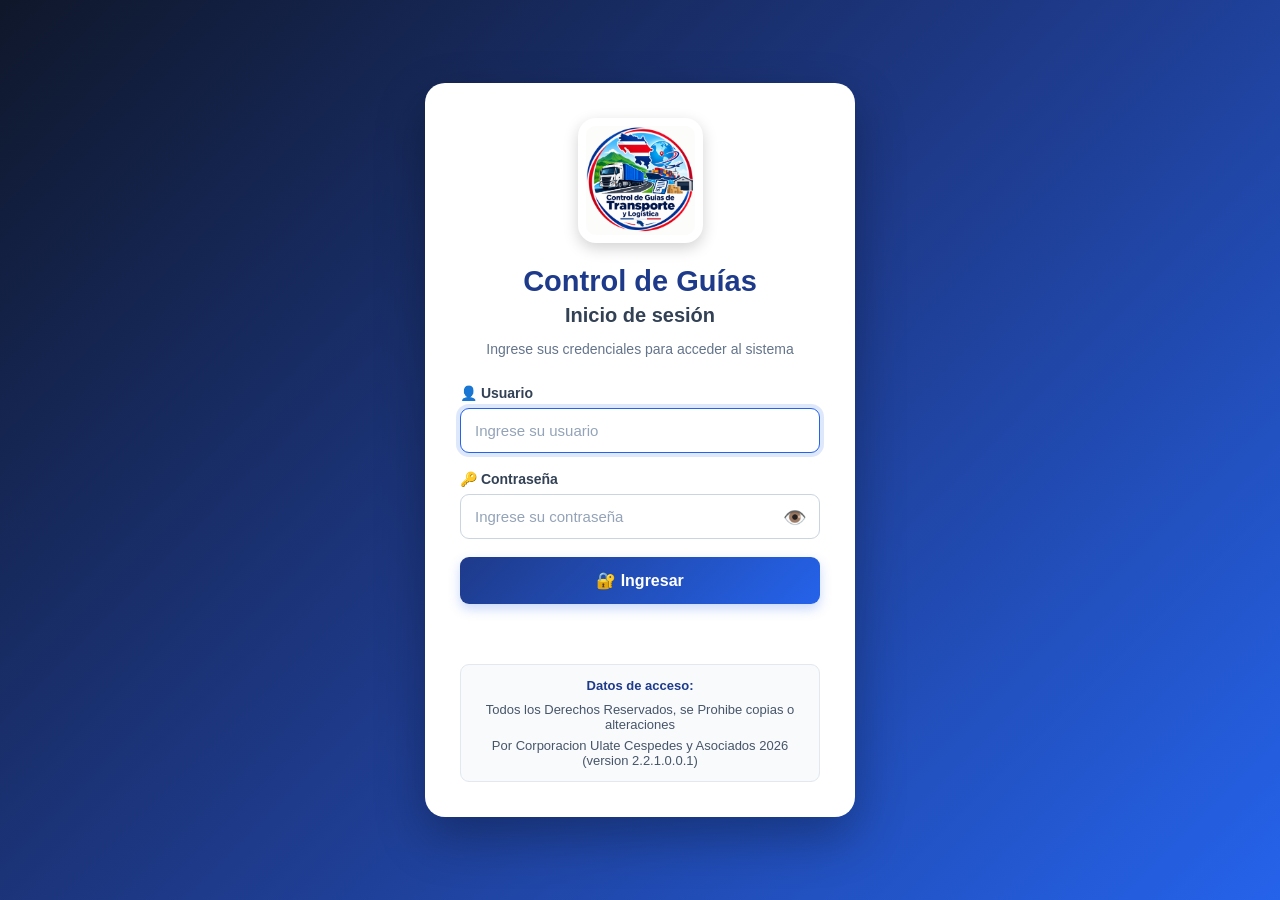
==== commit 8d83f117: "Cambio de Logs a Dav" ====
--- a/index.html
+++ b/index.html
@@ -8,7 +8,7 @@
     <meta name="viewport"
           content="width=device-width, initial-scale=1.0">
 
-    <title>Control de Guías de Transporte y Logística</title>
+    <title>Control de Guías de Transporte David Chavarria</title>
 
     <link rel="stylesheet" href="Estilo/estilo.css">
 
@@ -57,6 +57,7 @@
 
             </div>
 
+
             <div class="campo-login">
 
                 <label for="clave">
@@ -83,6 +84,7 @@
                 </div>
 
             </div>
+
 
             <button
                 type="button"
@@ -97,6 +99,7 @@
                 class="mensaje-login"
             ></p>
 
+
             <div class="datos-demo">
 
                 <strong>
@@ -104,11 +107,12 @@
                 </strong>
 
                 <span>
-                    Todos los Derechos Reservados , se Prohibe copias o alteracion 
+                    Todos los Derechos Reservados, se Prohibe copias o alteraciones
                 </span>
 
                 <span>
-                    Por Corporacion Ulate Cespedes y Asociados  2026 (version 2.2100.1)
+                    Por Corporacion Ulate Cespedes y Asociados 2026
+                    (version 2.2.1.0.0.1)
                 </span>
 
             </div>
@@ -178,8 +182,9 @@
             <section class="tarjeta">
 
                 <h2>
-                    📋 Registro de Guías Logistic Group
+                    📋 Registro de Guías DAVID CHAVARRIA
                 </h2>
+
 
                 <div class="formulario">
 
@@ -202,6 +207,25 @@
                     </div>
 
 
+                    <!-- NÚMERO DE RUTA -->
+
+                    <div class="campo">
+
+                        <label for="numeroRuta">
+                            🛣️ Número de Ruta
+                        </label>
+
+                        <input
+                            type="number"
+                            id="numeroRuta"
+                            placeholder="Ejemplo: 101"
+                            min="0"
+                            step="1"
+                        >
+
+                    </div>
+
+
                     <!-- FECHA -->
 
                     <div class="campo">
@@ -258,7 +282,7 @@
                     <div class="campo">
 
                         <label for="monto">
-                            Monto a pagar
+                            Monto de factura
                         </label>
 
                         <input
@@ -272,6 +296,44 @@
                     </div>
 
 
+                    <!-- MONTO DEDUCIBLE -->
+
+                    <div class="campo">
+
+                        <label for="montoDeducible">
+                            💰 Monto deducible
+                        </label>
+
+                        <input
+                            type="number"
+                            id="montoDeducible"
+                            placeholder="Ejemplo: 5000"
+                            min="0"
+                            step="0.01"
+                            value="0"
+                        >
+
+                    </div>
+
+
+                    <!-- TOTAL A PAGAR -->
+
+                    <div class="campo">
+
+                        <label for="totalPagar">
+                            💵 Total a pagar
+                        </label>
+
+                        <input
+                            type="number"
+                            id="totalPagar"
+                            placeholder="Se calcula automáticamente"
+                            readonly
+                        >
+
+                    </div>
+
+
                     <!-- HOJAS -->
 
                     <div class="campo">
@@ -283,9 +345,10 @@
                         <input
                             type="number"
                             id="hojas"
-                            placeholder="Ejemplo: 1 a 10"
+                            placeholder="De 1 a 10"
                             min="1"
                             max="10"
+                            step="1"
                         >
 
                     </div>
@@ -305,20 +368,28 @@
                                 Seleccione un estado
                             </option>
 
-                            <option value="Pendiente">
-                                Pendiente
+                            <option value="Aprobadas">
+                                Aprobadas
                             </option>
 
                             <option value="En tránsito">
                                 En tránsito
                             </option>
 
-                            <option value="Entregado">
-                                Entregado
+                            <option value="Disputa">
+                                Disputa
                             </option>
 
                             <option value="Cancelado">
                                 Cancelado
+                            </option>
+
+                            <option value="Recepcionada">
+                                Recepcionada
+                            </option>
+
+                            <option value="Rechazada">
+                                Rechazada
                             </option>
 
                         </select>
@@ -425,6 +496,25 @@
                 <div class="filtros">
 
 
+                    <!-- FILTRO RUTA -->
+
+                    <div class="campo">
+
+                        <label for="filtrarRuta">
+                            🛣️ Filtrar por ruta
+                        </label>
+
+                        <select id="filtrarRuta">
+
+                            <option value="todos">
+                                Todas las rutas
+                            </option>
+
+                        </select>
+
+                    </div>
+
+
                     <!-- FILTRO PLACA -->
 
                     <div class="campo">
@@ -458,22 +548,30 @@
                                 Todos los estados
                             </option>
 
-                            <option value="Pendiente">
-                                Pendiente
+                            <option value="Aprobadas">
+                                Aprobadas
                             </option>
 
                             <option value="En tránsito">
                                 En tránsito
                             </option>
 
-                            <option value="Entregado">
-                                Entregado
+                            <option value="Disputa">
+                                Disputa
                             </option>
 
                             <option value="Cancelado">
                                 Cancelado
                             </option>
 
+                            <option value="Recepcionada">
+                                Recepcionada
+                            </option>
+
+                            <option value="Rechazada">
+                                Rechazada
+                            </option>
+
                         </select>
 
                     </div>
@@ -497,6 +595,14 @@
                                 Guía: mayor a menor
                             </option>
 
+                            <option value="rutaAsc">
+                                Ruta: menor a mayor
+                            </option>
+
+                            <option value="rutaDesc">
+                                Ruta: mayor a menor
+                            </option>
+
                             <option value="fechaAsc">
                                 Fecha: más antigua
                             </option>
@@ -519,6 +625,22 @@
 
                             <option value="montoDesc">
                                 Monto: mayor a menor
+                            </option>
+
+                            <option value="deducibleAsc">
+                                Deducible: menor a mayor
+                            </option>
+
+                            <option value="deducibleDesc">
+                                Deducible: mayor a menor
+                            </option>
+
+                            <option value="totalAsc">
+                                Total: menor a mayor
+                            </option>
+
+                            <option value="totalDesc">
+                                Total: mayor a menor
                             </option>
 
                             <option value="hojasAsc">
@@ -564,6 +686,10 @@
                                 </th>
 
                                 <th>
+                                    Ruta numérica
+                                </th>
+
+                                <th>
                                     Fecha
                                 </th>
 
@@ -577,6 +703,14 @@
 
                                 <th>
                                     Monto
+                                </th>
+
+                                <th>
+                                    Monto deducible
+                                </th>
+
+                                <th>
+                                    Total a pagar
                                 </th>
 
                                 <th>
@@ -627,7 +761,8 @@
 
             <p>
                 © 2026 Control de Guías de Transporte y Logística
-                Por Corporacion Ulate Cespedes y Asociados  2026 (version 2.2100.1)
+                Por Corporacion Ulate Cespedes y Asociados 2026
+                (version 2.2.1.0.0.1)
             </p>
 
             <p>
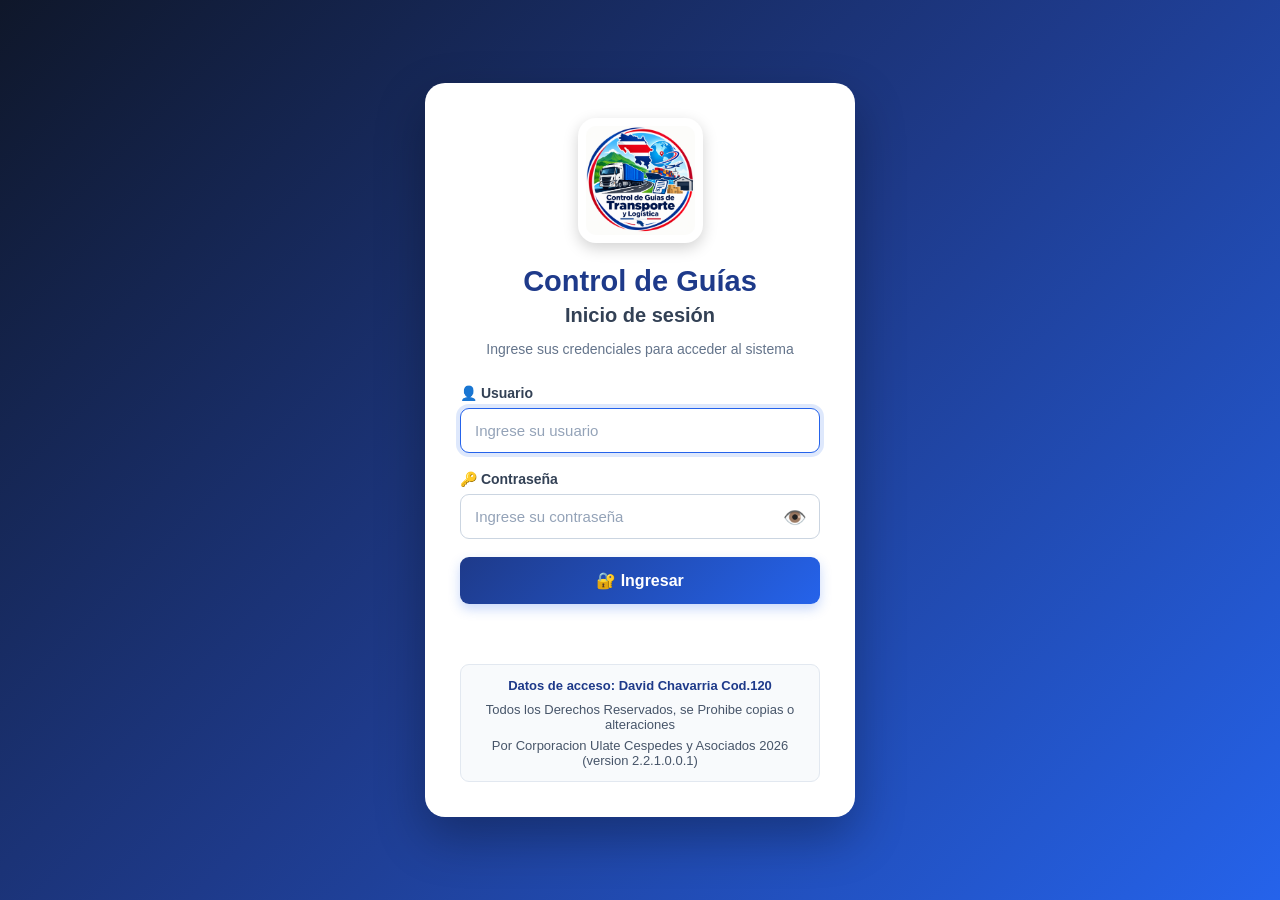
==== commit 3accbc36: "Cambio de Nombre" ====
--- a/index.html
+++ b/index.html
@@ -103,7 +103,7 @@
             <div class="datos-demo">
 
                 <strong>
-                    Datos de acceso:
+                    Datos de acceso: David Chavarria Cod.120
                 </strong>
 
                 <span>
